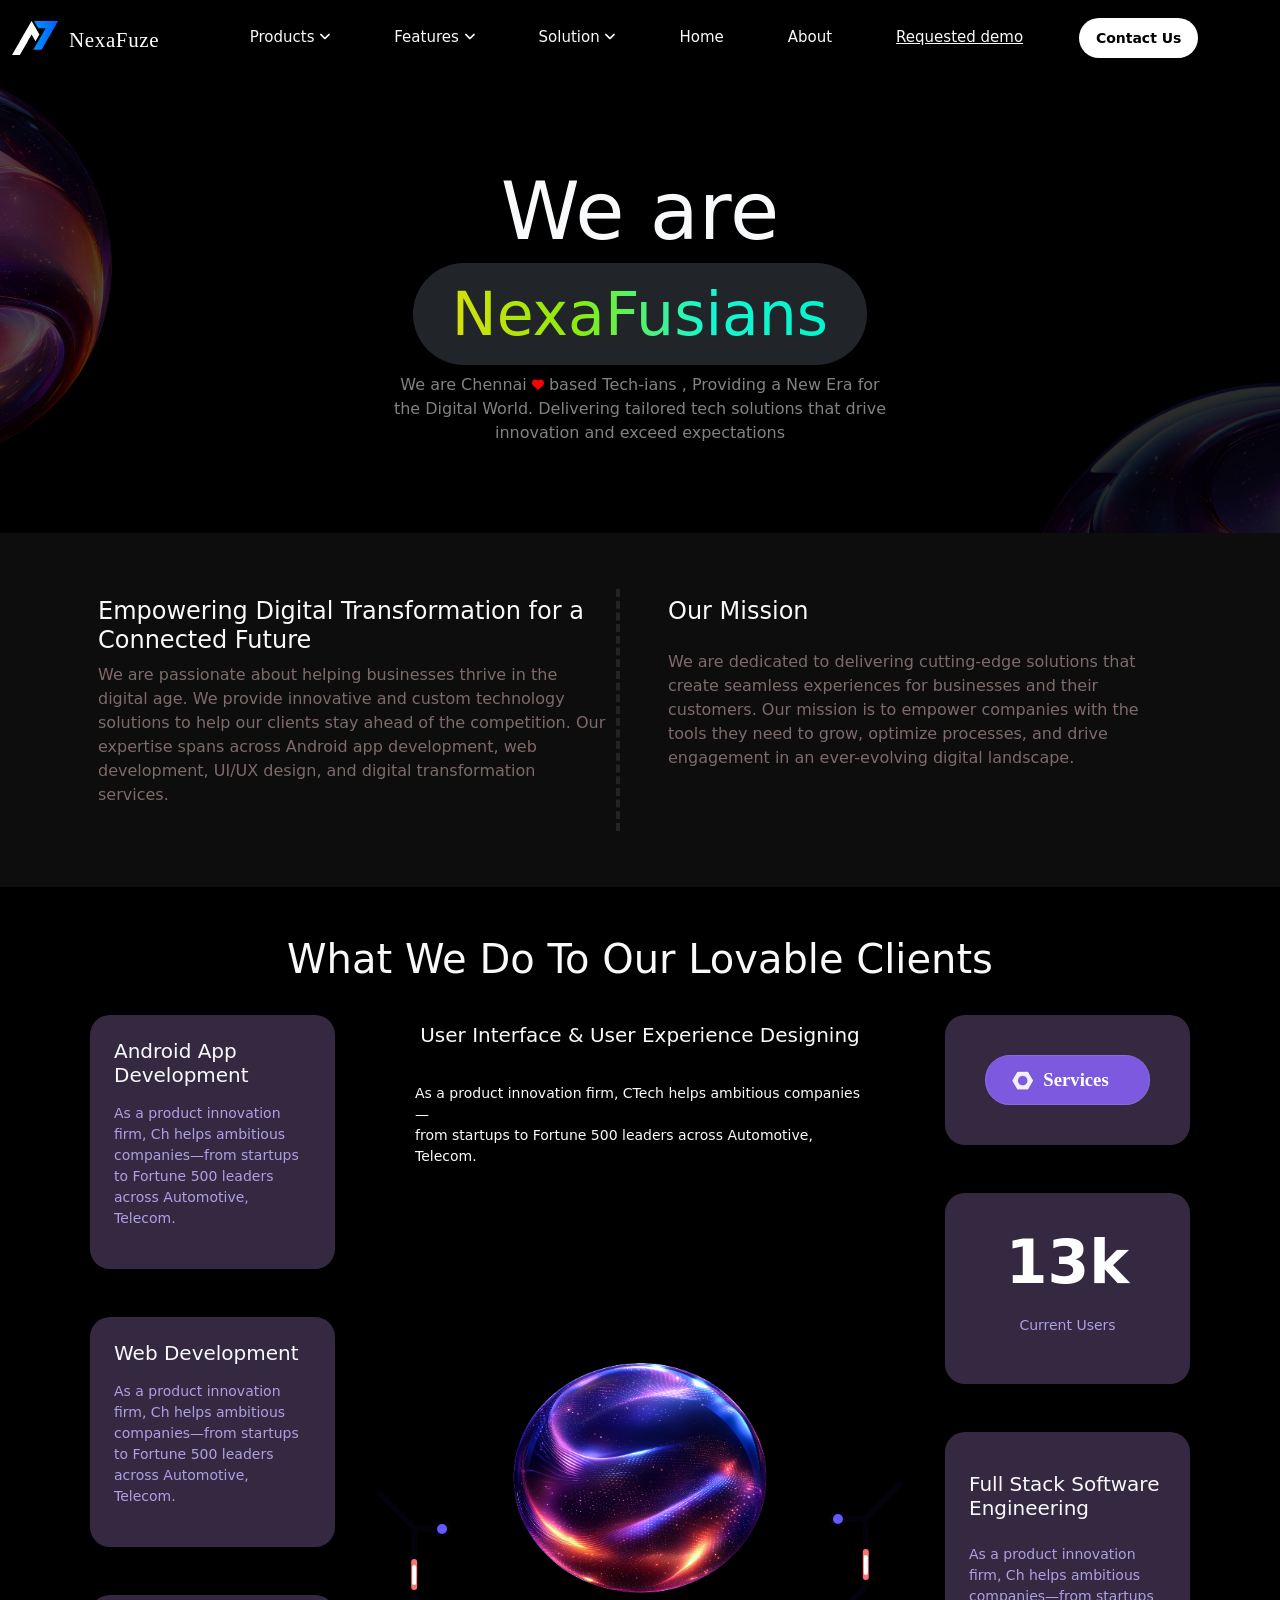
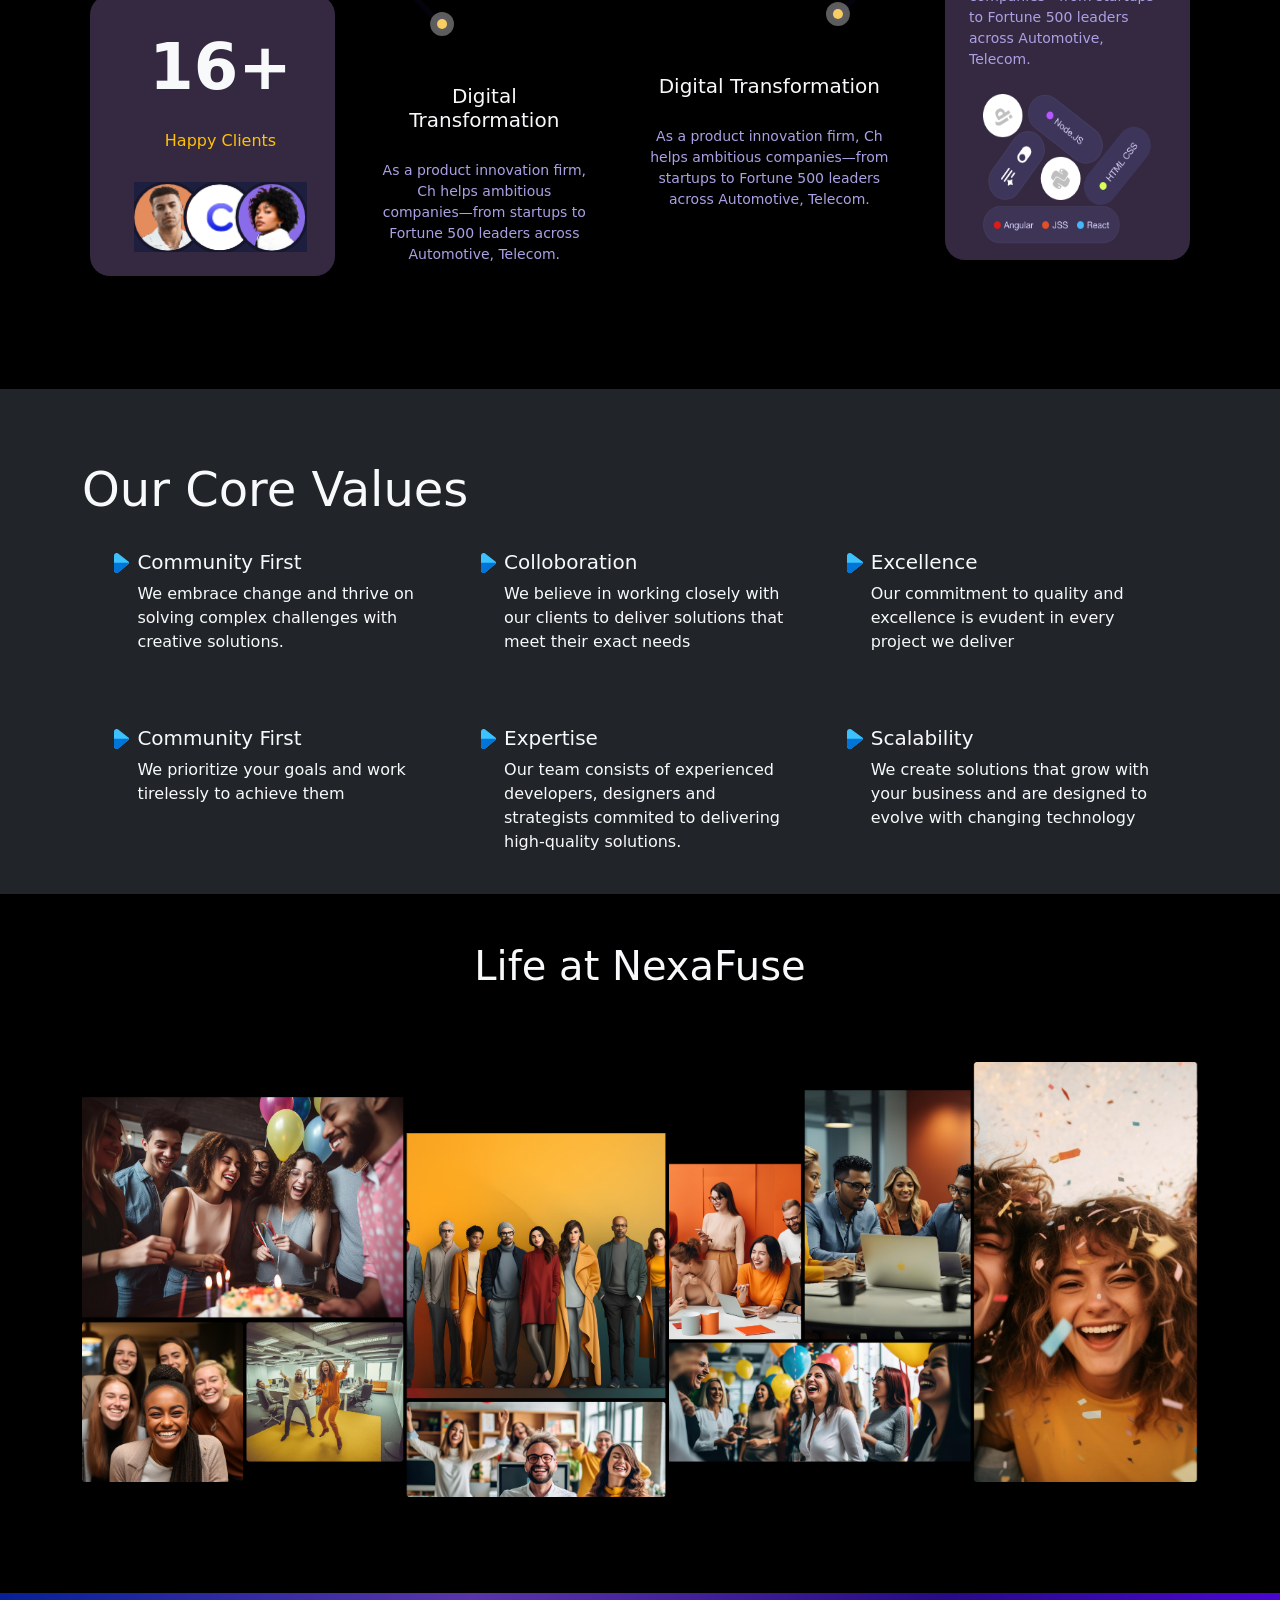
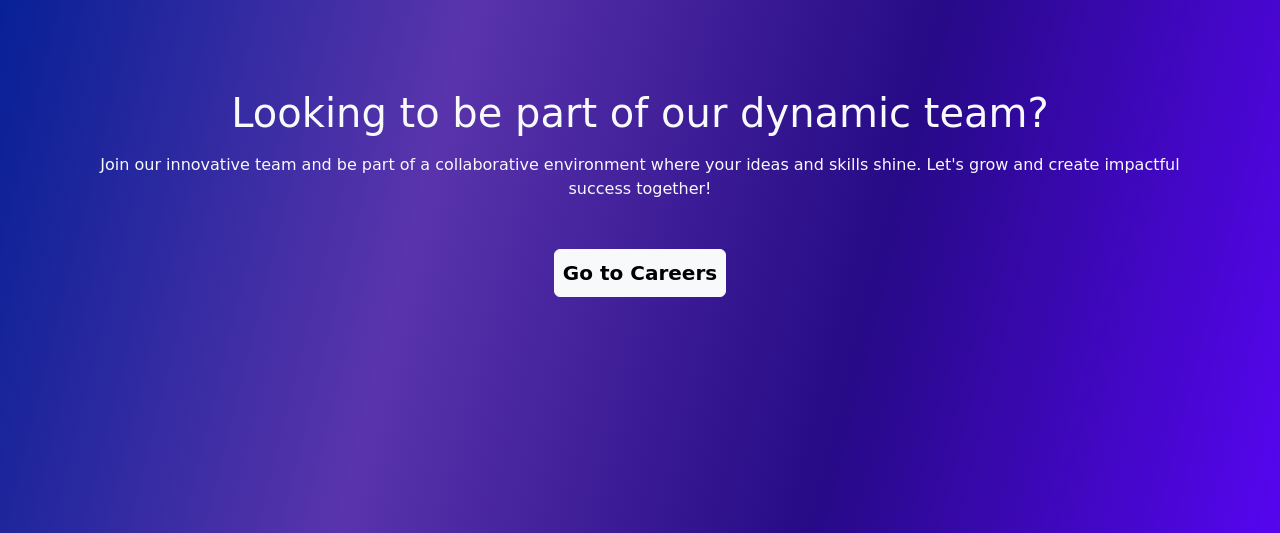
==== about.html @ 1194b51b "Initial project commit on new branch" ====
<!doctype html>
<html lang="en">
  <head>
    <title>About</title>
    <!-- Required meta tags -->
    <meta charset="utf-8" />
    <meta
      name="viewport"
      content="width=device-width, initial-scale=1, shrink-to-fit=no"
    />
<!-- fontawesome -->
<link rel="stylesheet" href="https://cdnjs.cloudflare.com/ajax/libs/font-awesome/6.7.2/css/all.min.css" integrity="sha512-Evv84Mr4kqVGRNSgIGL/F/aIDqQb7xQ2vcrdIwxfjThSH8CSR7PBEakCr51Ck+w+/U6swU2Im1vVX0SVk9ABhg==" crossorigin="anonymous" referrerpolicy="no-referrer" />
<link rel="stylesheet" href="./assets/fonts/DMSans-Regular.woff2">
    <!-- Bootstrap CSS v5.2.1 -->
    <link rel="stylesheet" href="./assets/Bootstrap/css/bootstrap.min.css">
    <!-- aos -->
    <link href="https://unpkg.com/aos@2.3.1/dist/aos.css" rel="stylesheet">
    <link rel="stylesheet" href="style.css">
    
  </head>

  <body id="about">
    <header>
      <!-- place navbar here -->
      
      <nav class="navbar navbar-expand-lg navbar-dark pt-3">
        <div class="container-fluid">
          <a class="navbar-brand " href="#"><img src="assets/images/Group 102906.svg" alt=""></a>
      
          <!-- Offcanvas Toggler -->
          <button class="navbar-toggler" type="button" data-bs-toggle="offcanvas" data-bs-target="#offcanvasNavbar"
            aria-controls="offcanvasNavbar">
            <span class="navbar-toggler-icon"></span>
          </button>
      
          <!-- Offcanvas Content -->
          <div class="offcanvas offcanvas-start bg-dark  text-white" tabindex="-1" id="offcanvasNavbar"
            aria-labelledby="offcanvasNavbarLabel" data-bs-scroll="true" data-bs-backdrop="true">
            <div class="offcanvas-header">
              <h5 class="offcanvas-title" id="offcanvasNavbarLabel"><a class="navbar-brand " href="#"><img src="assets/images/Group 102906.svg" alt=""></a></h5>
              <button type="button" class="btn-close" data-bs-dismiss="offcanvas" aria-label="Close"></button>
            </div>
            <div class="offcanvas-body ">
              <ul class="navbar-nav pe-3 justify-content-center flex-grow-1  ms-auto">
                <li class="nav-item dropdown">
                  <a class="nav-link text-light  me-5 " href="#" id="navbarDropdownMenuLink" role="button">
                    Products <i class="fa-solid fa-angle-down fa-sm" style="color: #fbfcfe;"></i>
                  </a>
                  <ul class="dropdown-menu" aria-labelledby="navbarDropdownMenuLink">
                    <li><a class="dropdown-item" href="#">Design</a></li>
                    <li><a class="dropdown-item" href="#">Development</a></li>
                    <li><a class="dropdown-item" href="#">SEO</a></li>
                  </ul>
                </li>
                <li class="nav-item dropdown">
                  <a class="nav-link me-5 text-light  " href="#" id="navbarDropdownMenuLink" role="button">
                   Features <i class="fa-solid fa-angle-down fa-sm" style="color: #fbfcfe;"></i>
                  </a>
                  <ul class="dropdown-menu" aria-labelledby="navbarDropdownMenuLink">
                    <li><a class="dropdown-item" href="#">Design</a></li>
                    <li><a class="dropdown-item" href="#">Development</a></li>
                    <li><a class="dropdown-item" href="#">SEO</a></li>
                  </ul>
                </li>
                
                <li class="nav-item dropdown">
                  <a class="nav-link text-light  me-5" href="#" id="navbarDropdownMenuLink" role="button">
                    Solution <i class="fa-solid fa-angle-down fa-sm" style="color: #fbfcfe;"></i>
                  </a>
                  <ul class="dropdown-menu  " aria-labelledby="navbarDropdownMenuLink">
                    <li><a class="dropdown-item " href="#">Design</a></li>
                    <li><a class="dropdown-item " href="#">Development</a></li>
                    <li><a class="dropdown-item" href="#">SEO</a></li>
                  </ul>
                </li>
                <li class="nav-item">
                  <a class="nav-link me-5 text-light" aria-current="page" href="#">Home</a>
                </li>
                <li class="nav-item me-5">
                  <a class="nav-link text-light" href="about.html">About</a>
                </li>
                
                  <li class="nav-item me-5 ms-end">
                    <a class="nav-link text-light text-decoration-underline" href="#">Requested demo</a>
                  </li>
                  <li class="nav-item contactbtn">
                   <button class="btn  badge rounded-pill"><a class="nav-link  ms-auto" href="contact.html">Contact Us</a></button> 
                  </li>
            
          </div>
        </div>
      </nav>
      
    </header>
    <main>
      <section class="head ">
        <div class="container ">
          <h1 class="display-1 text-light text-center "><br>We are <br>
            <div class="span1 bg-dark badge rounded-pill">
              <span class="">NexaFusians</span></div></h1>
          
          <div class="d-flex justify-content-center right">
<p class="text-center" dir="rtl" style="width: 500px;">We are Chennai <i class="fa-solid fa-heart fa-xs" style="color: #ff0000;"></i> based Tech-ians , Providing a New Era for the Digital World. Delivering tailored tech solutions that drive innovation and exceed expectations</p>
          </div>
          <br><br><br>
        </div>
      </section>
      <section class="mission ">
        
        <div class="container  ">
          
          <div class="row pt-5  pb-5 justify-content-between d-flex">
            <div class="col-lg-6 text-light  " data-aos="fade-right"data-aos-duration="1000">
              <div class="m-2 p-2 border-right">
                <h4>Empowering Digital Transformation for a Connected Future</h3>
              <p class="mt-1">We are passionate about helping businesses thrive in the digital age. We provide innovative and custom technology solutions to help our clients stay ahead of the competition. Our expertise spans across Android app development, web development, UI/UX design, and digital transformation services.</p>
              </div>
            </div>
            <div class="col-lg-6 text-light "data-aos="fade-left"data-aos-duration="1000">
              <div class="m-2 p-2">
              <h4>Our Mission</h3>
              <p class="mt-4">We are dedicated to delivering cutting-edge solutions that create seamless experiences for businesses and their customers. Our mission is to empower companies with the tools they need to grow, optimize processes, and drive engagement in an ever-evolving digital landscape.</p>
              </div>
            </div>
          </div>
          </div>
        </div>
      </section>
      <section class="clients">
        <div class="container pt-5 " >
          <h1 class="text-light text-center" data-aos="fade-up"data-aos-duration="1000">What We Do To Our Lovable Clients</h1>
          <div class="row mt-3 " >
          <div class="col-lg-3 col-sm-12 ">
            <div class="row m-2 mt-3"data-aos="fade-right"data-aos-duration="1000">
              <div class="bg-dark1 text-light p-4 rounded1">
                <h5 class="">Android App Development</h5>
    <p class="mt-3">As a product innovation firm, Ch helps ambitious companies—from startups to Fortune 500 leaders across Automotive, Telecom.</p>
              </div>
            </div>
            <div class="row m-2  mt-5  "data-aos="fade-right"data-aos-duration="1000">
              <div class="bg-dark1 text-light p-4 rounded1">

              <h5 class=" ">Web Development</h5>
    <p class="mt-3">As a product innovation firm, Ch helps ambitious companies—from startups to Fortune 500 leaders across Automotive, Telecom.</p>
    </div>
            </div>
            <div class="row m-2 bg-dark1 mt-5 text-light rounded1" data-aos="fade-right"data-aos-duration="1000">
              <div class="bg-client p-3 m-2 text-center">
                <div id="clientsSection1">
                  <span id="clientCounter1">0+</span>
                </div>
                <h6 class="text-warning pt-3 pb-3"> Happy Clients</h6>
                <div class="client_img pt-2">
                  <img src="assets/images/Group 137906.png" alt="">
                </div>
               
              </div>
              
            </div>
          </div>
          <div class="col-lg-6 col-sm-12 hidden1 ">
            <div class="row m-2 "data-aos="fade-right"data-aos-duration="1000" >
              <div class="bg-dark1 text-light p-4 rounded1 ">
                <div class="p-2 ">
                  <h5 class="">User Interface & User Experience Designing</h5>
                </div>
    <div class="p-2"> 
      <p class="text-light text-wrap">As a product innovation firm, CTech helps ambitious companies—from startups to Fortune 500 leaders across Automotive, Telecom.</p></div>
              </div>
            </div>
            <div class="row m-2  bg-primary mt-5 text-light p-3 rounded1">
              <div>
  
                <h5 class="p-2 ">Quality Testing</h5>
              </div>
              <div class="p-3 ">
                <p class="text-light">As a product innovation firm, Ch helps ambitious companies—from startups to Fortune 500 leaders across Automotive, Telecom.</p>
              </div>
            </div>
            <div class="row m-2 bg-dark1 mt-5 text-light p-3 rounded1">
              <div class="bg-client p-3 m-2 ">
                <div>
  
                  <h5 class="p-2 ">Digital Transformation</h5>
                </div>
                <div class="p-2 ">
                  <p>As a product innovation firm, Ch helps ambitious companies—from startups to Fortune 500 leaders across Automotive, Telecom.</p>
                </div>
              </div>
              
            </div>
          </div>
          <div class="col-lg-6  col-sm-12 col-mg-6 hidden2  "data-aos="fade-up"data-aos-duration="1000">
            <div class="row p- m-2 " data-aos="fade-up"data-aos-duration="1000">
             
                <div class="p-2  background_blue justify-content-center">
                  <h5 class="p-1  mt-1 text-light">User Interface & User Experience Designing</h5>
                
   
      <p class="text-light p-3 m-3 ">As a product innovation firm, CTech helps ambitious companies— <br>from startups to Fortune 500 leaders across Automotive, Telecom.</p>
         <br>  <br><br><br><br><br><br><br><br><br>  
              
            </div>
          </div>
            <div class="row   about-img  "data-aos="fade-up"data-aos-duration="1000">
              <div class="p-2 text-center" >  <img src="./assets/images/Rectangle 34321.png" alt="">
              </div>
             
            </div>
            <div class="row   quality  "data-aos="fade-up"data-aos-duration="1000">
              
              <div class="col testing1   rounded ">
               
                <img src="assets/images/Group 137913.svg" alt="" >
              
                  
                
                
              
                    <h5 class="text-light pt-5">Digital Transformation</h5>
                  
                  <p >As a product innovation firm, Ch helps ambitious companies—from startups to Fortune 500 leaders across Automotive, Telecom.</p>
                <br>
                <br>
             
            </div>
              <div class="col testing2   rounded ">
                
                  <img src="assets/images/Group 137912.svg" alt="" >
                

                <div>
                  <h5 class="text-light pt-5">Digital Transformation</h5>
                    
                    <p >As a product innovation firm, Ch helps ambitious companies—from startups to Fortune 500 leaders across Automotive, Telecom.</p>
                </div>
                      
                  
               
              </div>
            </div>
          
          </div>
          <div class="col-lg-3 col-sm-12">
            
            <div class="row m-2 mt-3 bg-dark1 text-light p-4 rounded1 "data-aos="fade-right"data-aos-duration="1000">
              
                <img src="assets/images/Group 128450.svg" alt="" class="p-3">
             
              
              
            </div>
            <div class="row m-2 bg-dark1 mt-5 user rounded1"data-aos="fade-right"data-aos-duration="1000">
              <div class=" text-light  p-4 rounded1 text-center">
                <div class="stat-section ">
          
                  <div id="clientCounter" class="counter text-center">0k</div>
                </div>
                <div class="p-2">
                  <p>Current Users</pp>
                </div>
                
              </div>
            </div>
            <div class="row m-2 bg-dark1 mt-5 text-light p-3 rounded1 fullstack" data-aos="fade-right"data-aos-duration="1000">
              <h5 class="mt-3 p-2">Full Stack Software Engineering</h5>
    <p class=" p-2">As a product innovation firm, Ch helps ambitious companies—from startups to Fortune 500 leaders across Automotive, Telecom.</p>
    <div class="text-center">
      <img src="assets/images/Group 137911.png" alt="" >
    </div>
    
            </div>
          </div>
          </div>
        </div>
      </section>
      <section class="core_value mt-5  pb-4mb-5  bg-dark">
       <div class="container-fluid mt-2  pt-5 ">
        
       </div>
        <div class="container mt-2 pt-3 ">
          <h2 class="text-light display-5 fw-normal">Our Core Values</h2>
          <div class="row m-2">
            <div class="col-md-12 col-sm-12 col-lg-4 p-4 d-flex" data-aos="fade-up"data-aos-duration="1000">
             <div class="me-2"> <img src="assets/images/MERAH.svg" alt="">
            </div>
                
  <div class="text-light">
    <h5 class="">Community First</h4>
    <p class="mt-2">We embrace change and thrive on solving complex challenges with creative solutions.</p>
  
  </div>
              
  
              
            </div>
            <div class="col-md-12 col-sm-12 col-lg-4 p-4 d-flex"data-aos="fade-up"data-aos-duration="1000">
              <div class="me-2"> <img src="assets/images/MERAH.svg" alt="">
             </div>
                 
   <div class="text-light">
     <h5 class="">Colloboration</h5>
     <p class="mt-2">We believe in working closely with our clients to deliver solutions that meet their exact needs</p>
   
   </div>
               
   
               
             </div>
             <div class="col-md-12 col-sm-12 col-lg-4 p-4 d-flex"data-aos="fade-up"data-aos-duration="1000">
              <div class="me-2"> <img src="assets/images/MERAH.svg" alt="">
             </div>
                 
   <div class="text-light">
     <h5 class="">Excellence</h5>
     <p class="mt-2">Our commitment to quality and excellence is evudent in every project we deliver</p>
   
   </div>
               
   
               
             </div>
           </div>
         <div class="row m-2  ">
          <div class="col-md-12 col-sm-12 col-lg-4 p-4 d-flex"data-aos="fade-up"data-aos-duration="1200">
           <div class="me-2"> <img src="assets/images/MERAH.svg" alt="">
          </div>
              
<div class="text-light">
  <h5 class="">Community First</h4>
  <p class="mt-2">We prioritize your goals and work tirelessly to achieve them</p>

</div>
            

            
          </div>
          <div class="col-md-12 col-sm-12 col-lg-4 p-4 d-flex"data-aos="fade-up"data-aos-duration="1200">
            <div class="me-2"> <img src="assets/images/MERAH.svg" alt="">
           </div>
               
 <div class="text-light">
   <h5 class="">Expertise</h5>
   <p class="mt-2">Our team consists of experienced developers, designers and strategists commited to delivering high-quality solutions.</p>
 
 </div>
             
 
             
           </div>
           <div class="col-md-12 col-sm-12 col-lg-4 p-4 d-flex"data-aos="fade-up"data-aos-duration="1200">
            <div class="me-2"> <img src="assets/images/MERAH.svg" alt="">
           </div>
               
 <div class="text-light">
   <h5 class="">Scalability</h5>
   <p class="mt-2">We create solutions that grow with your business and are designed to evolve with changing technology</p>
 
 </div>
             
 
             
           </div>
         </div>
        </div>
      </section>
      <section class="life pb-5 mt-5">
        <div class="container ">
          <h1 class="text-light text-center" data-aos="fade-up"data-aos-duration="1200">Life at NexaFuse</h1>
          <p class="text-light text-center"data-aos="fade-up"data-aos-duration="1200">Build Safe, Smart & Intelligent Solutions for Connected Vehicles, Helping Global Vehicle Manufactures To Create a Connected  <br>Vehicles Ecosystem</p>
          
          <img src="assets/images/Group 102511.png" alt=""data-aos="fade-up"data-aos-duration="1200">
         
        </div>
        
      </section>
      <section class="careers">
        <div class="container text-center  mt-5 pt-5  ">
          <h1 class="text-light d-flex align-items-center justify-content-center mt-4 pt-4"data-aos="fade-up"data-aos-duration="1200">Looking to be part of our dynamic team?</h1>
          <p class="text-light mt-3"data-aos="fade-up"data-aos-duration="1200">Join our innovative team and be  part of a collaborative environment where your ideas and skills shine. Let's grow and create impactful success together!
             </p>
             <div class="pt-3 mt-4 mb-5 ">
             <button class="btn btn-light rounded  p-2 m-2 " >Go to Careers</button>
             </div>
        </div>
      </section>
    </main>
    <footer>
      <!-- place footer here -->
    </footer>
    <!-- aos -->
    
    <script src="script.js"></script>
    <!-- Bootstrap JavaScript Libraries -->
    <script
      src="https://cdn.jsdelivr.net/npm/@popperjs/core@2.11.8/dist/umd/popper.min.js"
      integrity="sha384-I7E8VVD/ismYTF4hNIPjVp/Zjvgyol6VFvRkX/vR+Vc4jQkC+hVqc2pM8ODewa9r"
      crossorigin="anonymous"
    ></script>
    <script src="https://unpkg.com/aos@2.3.1/dist/aos.js"></script>
    <script src="./assets/Bootstrap/js/bootstrap.bundle.min.js"></script>
    <script>
      AOS.init();
    </script>
  </body>
</html>
---- style.css ----
*{
  margin: 0;
  padding: 0;
}
#about{
  box-sizing: border-box;
  overflow-x: hidden;
  background-color: black;
  height: 90vh;
  width: 100%;
 

}
.nav-item a{
  
  font-size: 15px;
  
}
.contactbtn button {
background-color: white;
}
.contactbtn button a{
color: black;
font-size: 14px;
}
.contactbtn button a:hover button{
color: black;
background-color: #f6f4f8;
}
.head{
background-image: url('assets/images/Group\ 137978.png');
  background-size: cover;
  background-repeat: no-repeat;
  
  height: 100%;
 


}
.head p{
font-size: 16px;
color:#838282 ;
}
.span1 span{
  font-weight: 500;
  background: -webkit-linear-gradient( 10deg, #dbdf08,rgb(139, 235, 13), #17f7d1, #03f3cb);
  -webkit-background-clip: text;
  -webkit-text-fill-color: transparent;
}

.dropdown:hover .dropdown-menu {
  display: block;
  margin-top: 0; 
}

.mission {
  background-image: url('assets/images/Rectangle\ 33468.svg');
}
.mission .row p{
    font-size: 16px;
    color:#7e6a6a ;
}

  
  .buttondark button{
    background-color: rgb(82, 75, 75);
    color: #B3A1FD;
    border-right: 1px solid #B3A1FD;
    border-left: 1px solid #B3A1FD;
    border-top: none;
    border-bottom: none;
    padding: 10px;
    border-radius: 2px;
  }
  .counter {
    font-size: 60px;
    font-weight: 600;
    color: #fefeff;
  }
  .rounded1{
    border-radius: 20px;
  }
  .background_blue{
 background-image: url('../images/Path\ 184349.svg');  
    background-position: center;
    background-size: contain;
    background-repeat: no-repeat;
    width: 100%;
    height: 100%;
  }
  .background_blue h5{
    display: flex;
    justify-content: center;
    padding: 10px;
  }
 .background_blue p{
  display: flex;
    justify-content: center;
    padding: 10px;
 }
  .about-img img{
margin-top: -100px;
    width: 254px;
    height: 230px;
  
  }
  .clients p{
    color: #ACA0E4;
    font-size: 18px;
  }
  
 
  
  .user p{
    background-image: url('../images/Group\ 137977.svg');
    background-repeat: no-repeat;
    background-size: contain;
    background-position:center;
    
  }
  .clients-counter {
    font-size: 4rem;
    font-weight: 700;
    
    
  }
  #clientsSection1 {
   
    font-size:4rem;
    font-weight: 600;
  }
  .fullstack img{
    
    width: 200px;
    height: 150px;
  }
.quality{
  margin-top: -120px;
  display: flex;
  justify-content: center;
  
 }
 .testing1{
  background-image: url('../images/Group\ 137907.svg');
 background-size: contain;
 background-position: center;
  background-repeat: no-repeat;
  
  

}
.testing2{
  background-image: url('../images/Path\ 184355.svg');
  background-size: contain;

  background-repeat: no-repeat;
 background-position: center;

  
}
.testing2 img{
margin-left: 200px;

}
.testing1 h5{
  display: flex;
  justify-content: center;
  text-align:center;
 padding: 8px;
}
.testing2 h5{
  display: flex;
  justify-content: center;
  text-align:center;
 padding: 8px;
}
.testing2 p{
  display: flex;
  justify-content: center;
  text-align:center;
padding: 12px;
}
.testing1 p{
  display: flex;
  justify-content: center;
  text-align:center;
 padding: 12px;
}
.testing1 img{
  display: flex;
  justify-content: center;
  margin-left: 30px;
}
 .bg-dark1{
  background-color: #352941;
 }

.core_value p{
    font-size: 16px;
}
.life img{
    width: 100%;
    height: 100%;
}

.careers{
    /* height: 55vh; */
    background:linear-gradient(104deg, #072096, #5934AC, #320DAFC3,#5605F0 );
}
.careers button{
  font-size: 20px;
  font-weight: 700;
  color: black;
}


@media (max-width:400px){
  .header p{
    font-size: 10px;
  }
  .header p{
    margin-right: 40px;
    font-size: 10px;
    
}
.rounded1 p{
  font-size: 12px;
} 
.fullstack img{

  width: 200px;
  height: 150px;
}
.hidden{
  display: none;
}
.right p{
  font-style: 12px;
}
}
@media(max-width:575.98px){
  .header p{
      margin-right: 100px;
      font-size: 14px;
      
  }
  .header{
      height: 40vh;
  }
  .hidden1{
    display: block;
  }
  .hidden2{
    display: none;
  }
}
@media (max-width:767.98px)
{
  
  .hidden1{
    display: block;
  }
  .hidden2{
    display: none;
  }
}
@media(min-width:768px) and (max-width:991.98px)
{
  
  .hidden1{
    display: block;
  }
  .hidden2{
    display: none;
  }
  
}
@media(min-width:992px) and (max-width:1199.98px)
{
  .careers{
    height: 20vh;
  }
  .hidden1{
    display: none;
  }
  .hidden2{
    display: block;
  }
  .quality{
    margin-top: -100px;
  }

  
}
@media(min-width:1200px) and (max-width:1399.98px)
{
  .careers{
    height: 50vh;
  }
  .clients p{
    font-size: 14px;
  }
  .rounded1 p{
    font-size: 14px;
  }
  .hidden2{
    display: block;
  }
  .hidden1{
    display: none;
  }
  .testing1 img{
    margin-left: 10px;
  }
  .testing2 img{
    margin-right: 10px;
  }
  .border-right{
    border-right: 4px dashed rgb(36, 34, 34);
  }
  
}
@media(min-width:1400px) 
{
  .careers{
    height: 50vh;
  }
  .hidden1{
    display: none;
  }
  .hidden2{
    display: block;
  }
}



@media(max-width:1930px){
  .about-img img{
    margin-top: -100px;
   }
  
  .testing1{
    padding-top: 10px;
  }
  .careers{
    height: 60vh;
  }
  .fullstack img{
  
    width: 170px;
    height: 150px;
  }
  .client_img img{
    height: 70px;
  }
  .mission p{
    font-size: 18px;
  }

}

@media(max-width:1200px){
 .about-img img{
  margin-top: -100px;
 }
 .testing1 img{
  height: 90px;
 }
 .testing2 img{
  height: 90px;
 }
 
.client_img img{
  width: 100px;
  height: 50px;
}

.rounded1 p{
  font-size: 12px;
}
#clientsSection1 {
 
  font-size:2.5rem;
  font-weight: 700;
}
.fullstack img{
  
  width: 100px;
  height: 50px;
}
.fullstack h5{
  font-size: medium;
}
}
@media(max-width:990px){
  .rounded1 p{
      font-size: 16px;
  } 
}

@media(max-width:895px){
  .rounded1 p{
      font-size: 19px;
  } 
  .fullstack img{
  
      width: 200px;
      height: 150px;
    }
    .careers{
      height: 40vh;
    }
    
  }
  @media(max-width:768px){
    .rounded1 p{
        font-size: 14px;
    } 
    .fullstack img{
    
        width: 200px;
        height: 150px;
      }
      .right p{
        font-size: 14px;
      }
    }


/* contact */



#contact{
    
  box-sizing: border-box;
  overflow-x: hidden;
  top: 0px;
  left: 0px;
  background-size: auto;
  background-attachment: fixed;
  background:linear-gradient(120deg, rgba(7, 32, 150, 1),rgba(59, 48, 122, 1),rgba(75, 49, 160, 0.76),rgba(10, 16, 42, 1));

 background-repeat: no-repeat;
}

.navbarimg img{
  background-repeat: no-repeat;
  width: 161px;
  height: 34px;
 margin-top: 40px;
}
.main_content .row .contact h1{
  margin-top: 128px;
  color:#FFFFFF ;
  font-size: 50px;
  
}
.main_content  .para{
  color:#EAEAEA ;
  font-size: 16px;
}
.contact .flex-row h4{
  font-size: medium;
}
.contact .flex-row p{
  font-size: 12px;
  color: #EAEAEA;
}
.form{
  margin-top: 128px;
  border-radius: 21px;
  padding: 21px;
  background-color: #FFFFFF;
  

}
.contact textarea{
background-color: #F9F9F9;

}
input[type=text] {
  border: 1px solid #D6D6D6B3;
  font-size: 14px;
border-radius:4px;
background-color: #F9F9F9;
}
input[type=email] {
  border: 1px solid #D6D6D6B3;
border-radius:4px;
font-size: 14px;
background-color: #F9F9F9;
}

@media(max-width:600px){
  input[type=text] {
      border: 1px solid #D6D6D6B3;
      font-size: 12px;
  border-radius:4px;
  background-color: #F9F9F9;
    }
    input[type=email] {
      border: 1px solid #D6D6D6B3;
  border-radius:4px;
  font-size: 12px;
  background-color: #F9F9F9;
    }
}
@media(max-width:400px){
  .form-label{
      font-size: 12px;
  }
  input[type=text] {
      border: 1px solid #D6D6D6B3;
      font-size: 10px;
  border-radius:4px;
  background-color: #F9F9F9;
    }
    input[type=email] {
      border: 1px solid #D6D6D6B3;
  border-radius:4px;
  font-size: 10px;
  background-color: #F9F9F9;
    }
}
@media(max-width:350px){
  .form-label{
      font-size: 12px;
  }
  input[type=text] {
      border: 1px solid #D6D6D6B3;
      font-size: 10px;
  border-radius:4px;
  background-color: #F9F9F9;
    }
    input[type=email] {
      border: 1px solid #D6D6D6B3;
  border-radius:4px;
  font-size: 10px;
  background-color: #F9F9F9;
    }
}

/* contact end */
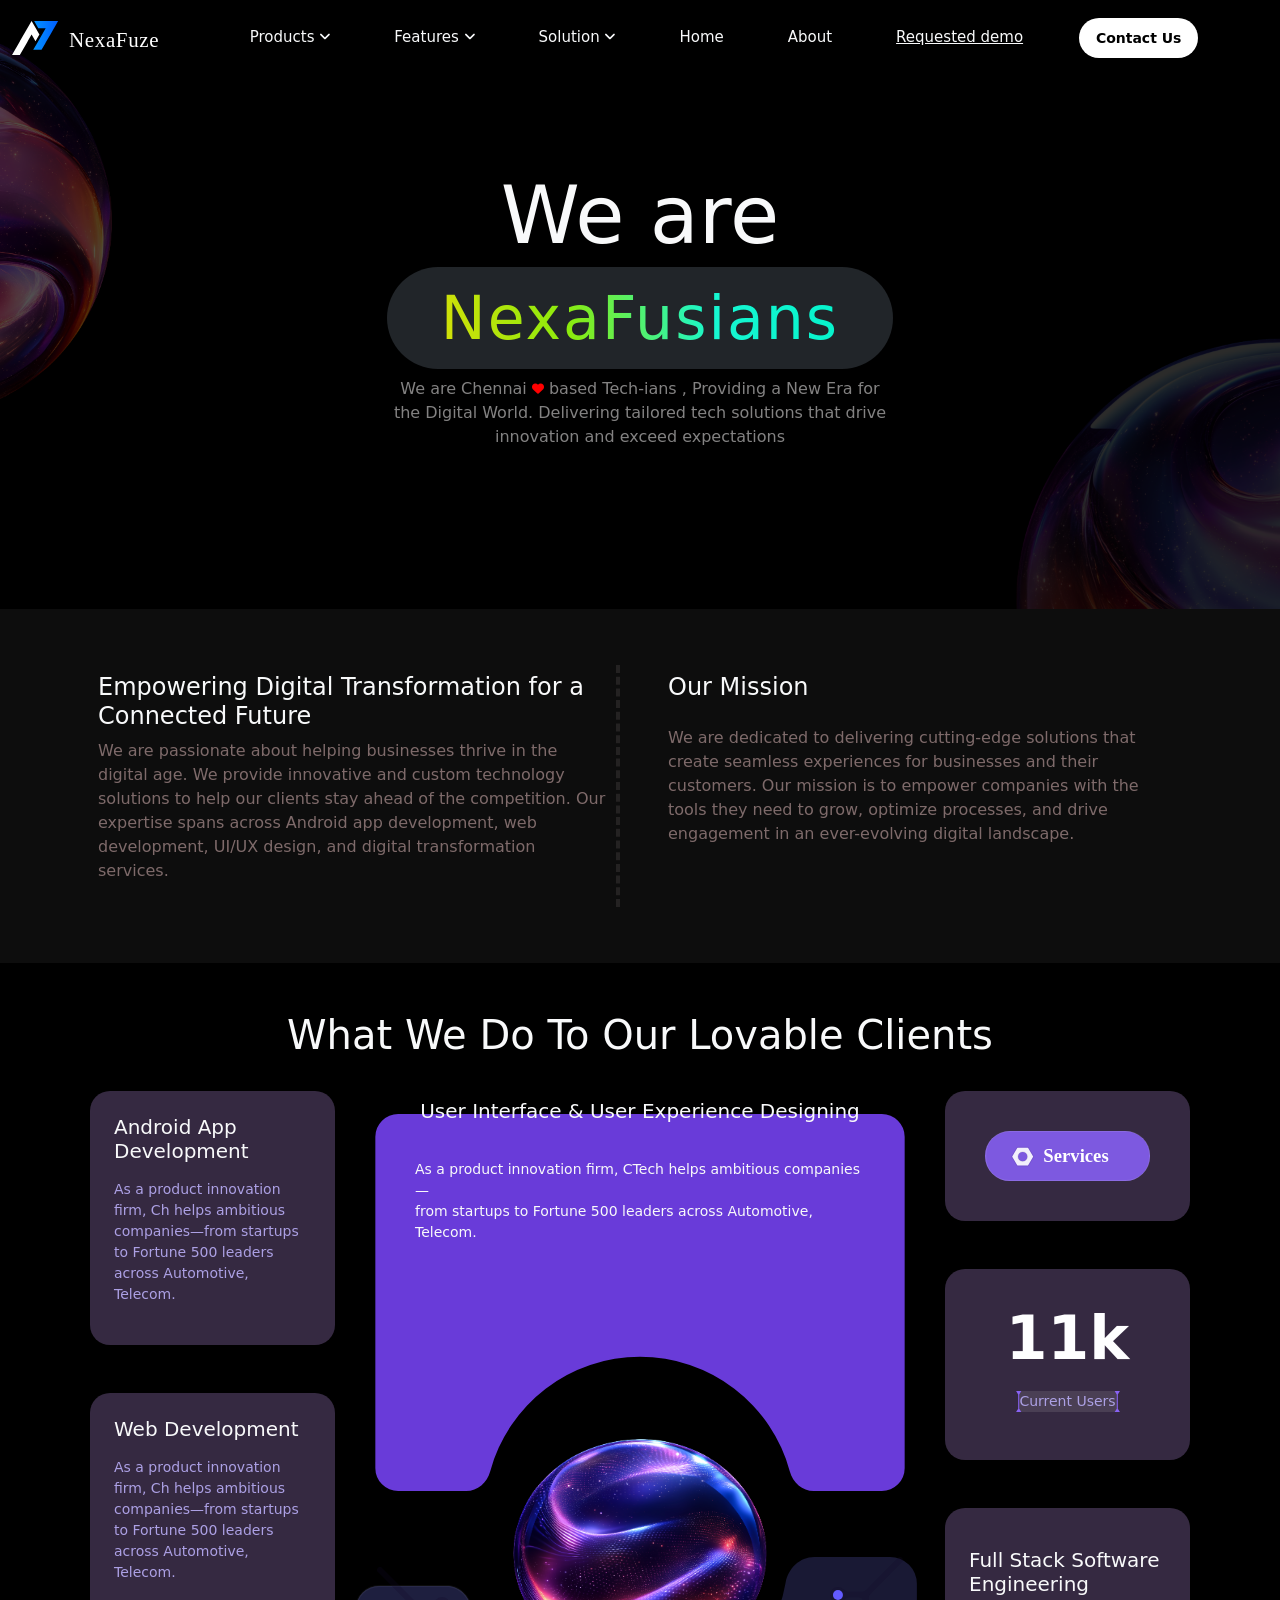
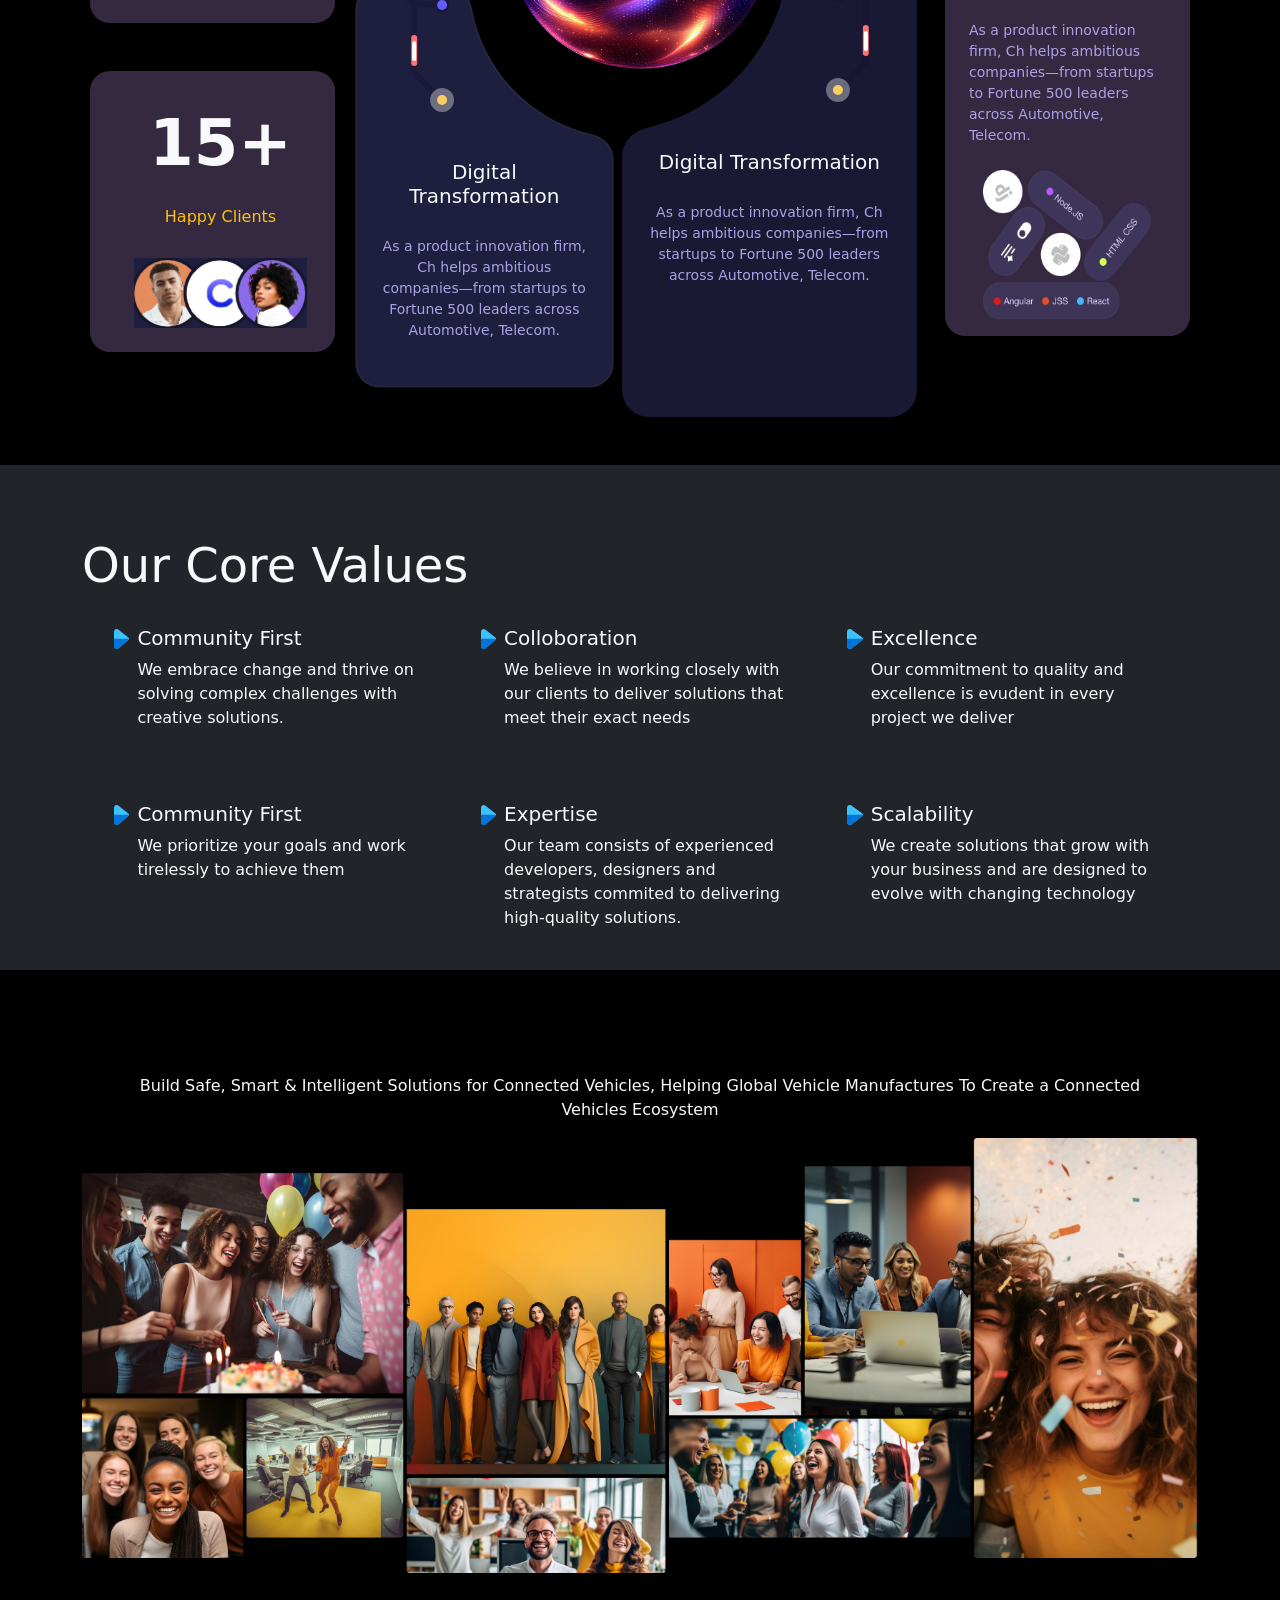
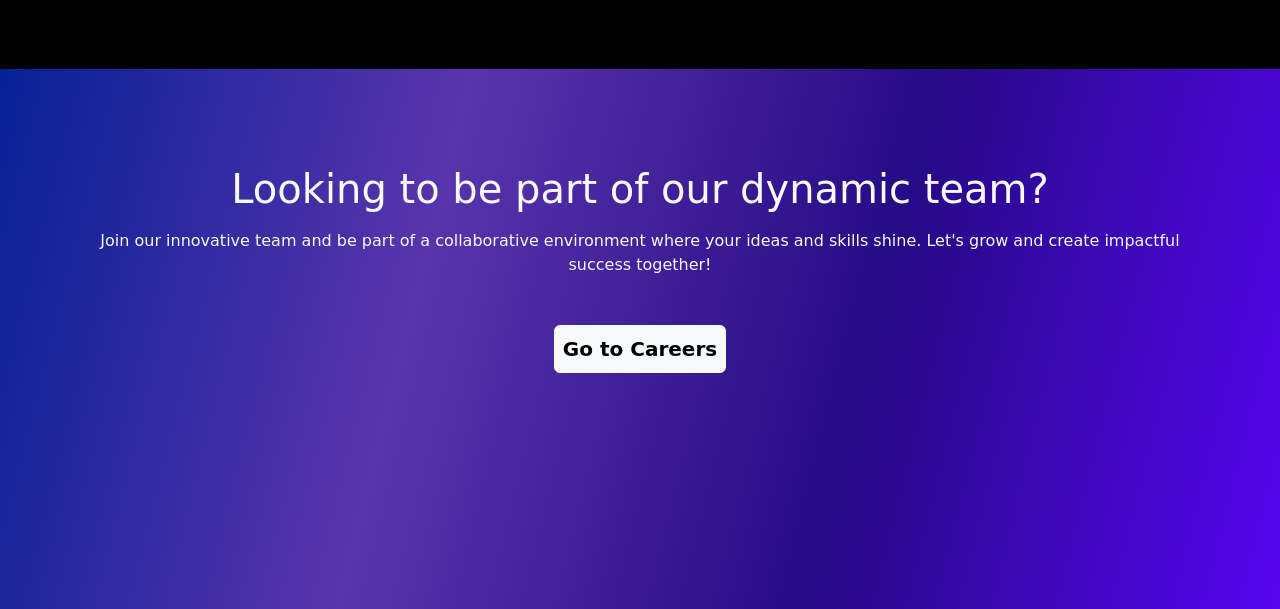
==== commit 6ec0dec7: "changes in about" ====
--- a/about.html
+++ b/about.html
@@ -19,11 +19,11 @@
     
   </head>
 
-  <body id="about">
+  <body id="about" >
     <header>
       <!-- place navbar here -->
       
-      <nav class="navbar navbar-expand-lg navbar-dark pt-3">
+      <nav class="navbar navbar-expand-lg navbar-dark pt-3 fixed-top">
         <div class="container-fluid">
           <a class="navbar-brand " href="#"><img src="assets/images/Group 102906.svg" alt=""></a>
       
@@ -92,14 +92,14 @@
       </nav>
       
     </header>
-    <main>
-      <section class="head ">
-        <div class="container ">
-          <h1 class="display-1 text-light text-center "><br>We are <br>
+    <main class="about-main" >
+      <section class="head pb-5">
+        <div class="container  ">
+          <h1 class="display-1 text-light text-center pt-5 mt-4"><br>We are <br>
             <div class="span1 bg-dark badge rounded-pill">
               <span class="">NexaFusians</span></div></h1>
           
-          <div class="d-flex justify-content-center right">
+          <div class="d-flex justify-content-center right mb-4">
 <p class="text-center" dir="rtl" style="width: 500px;">We are Chennai <i class="fa-solid fa-heart fa-xs" style="color: #ff0000;"></i> based Tech-ians , Providing a New Era for the Digital World. Delivering tailored tech solutions that drive innovation and exceed expectations</p>
           </div>
           <br><br><br>
--- a/style.css
+++ b/style.css
@@ -6,10 +6,9 @@
 #about{
   box-sizing: border-box;
   overflow-x: hidden;
-  background-color: black;
-  height: 90vh;
-  width: 100%;
- 
+  background-color:#000000;
+  
+ width: 100%;
 
 }
 .nav-item a{
@@ -32,21 +31,22 @@
 background-image: url('assets/images/Group\ 137978.png');
   background-size: cover;
   background-repeat: no-repeat;
-  
   height: 100%;
- 
-
-
+  width: 100%;
 }
 .head p{
 font-size: 16px;
 color:#838282 ;
+
 }
 .span1 span{
+  padding: 10px;
+  margin: 5px;
   font-weight: 500;
   background: -webkit-linear-gradient( 10deg, #dbdf08,rgb(139, 235, 13), #17f7d1, #03f3cb);
   -webkit-background-clip: text;
   -webkit-text-fill-color: transparent;
+  letter-spacing: 2px;
 }
 
 .dropdown:hover .dropdown-menu {
@@ -82,7 +82,7 @@
     border-radius: 20px;
   }
   .background_blue{
- background-image: url('../images/Path\ 184349.svg');  
+ background-image: url('assets/images/Path\ 184349.svg');  
     background-position: center;
     background-size: contain;
     background-repeat: no-repeat;
@@ -113,7 +113,7 @@
  
   
   .user p{
-    background-image: url('../images/Group\ 137977.svg');
+    background-image: url('assets/images/Group\ 137977.svg');
     background-repeat: no-repeat;
     background-size: contain;
     background-position:center;
@@ -142,7 +142,7 @@
   
  }
  .testing1{
-  background-image: url('../images/Group\ 137907.svg');
+  background-image: url('assets/images/Group\ 137907.svg');
  background-size: contain;
  background-position: center;
   background-repeat: no-repeat;
@@ -151,7 +151,7 @@
 
 }
 .testing2{
-  background-image: url('../images/Path\ 184355.svg');
+  background-image: url('assets/images/Path\ 184355.svg');
   background-size: contain;
 
   background-repeat: no-repeat;
@@ -543,4 +543,4 @@
     }
 }
 
-/* contact end */+/* contact end */
